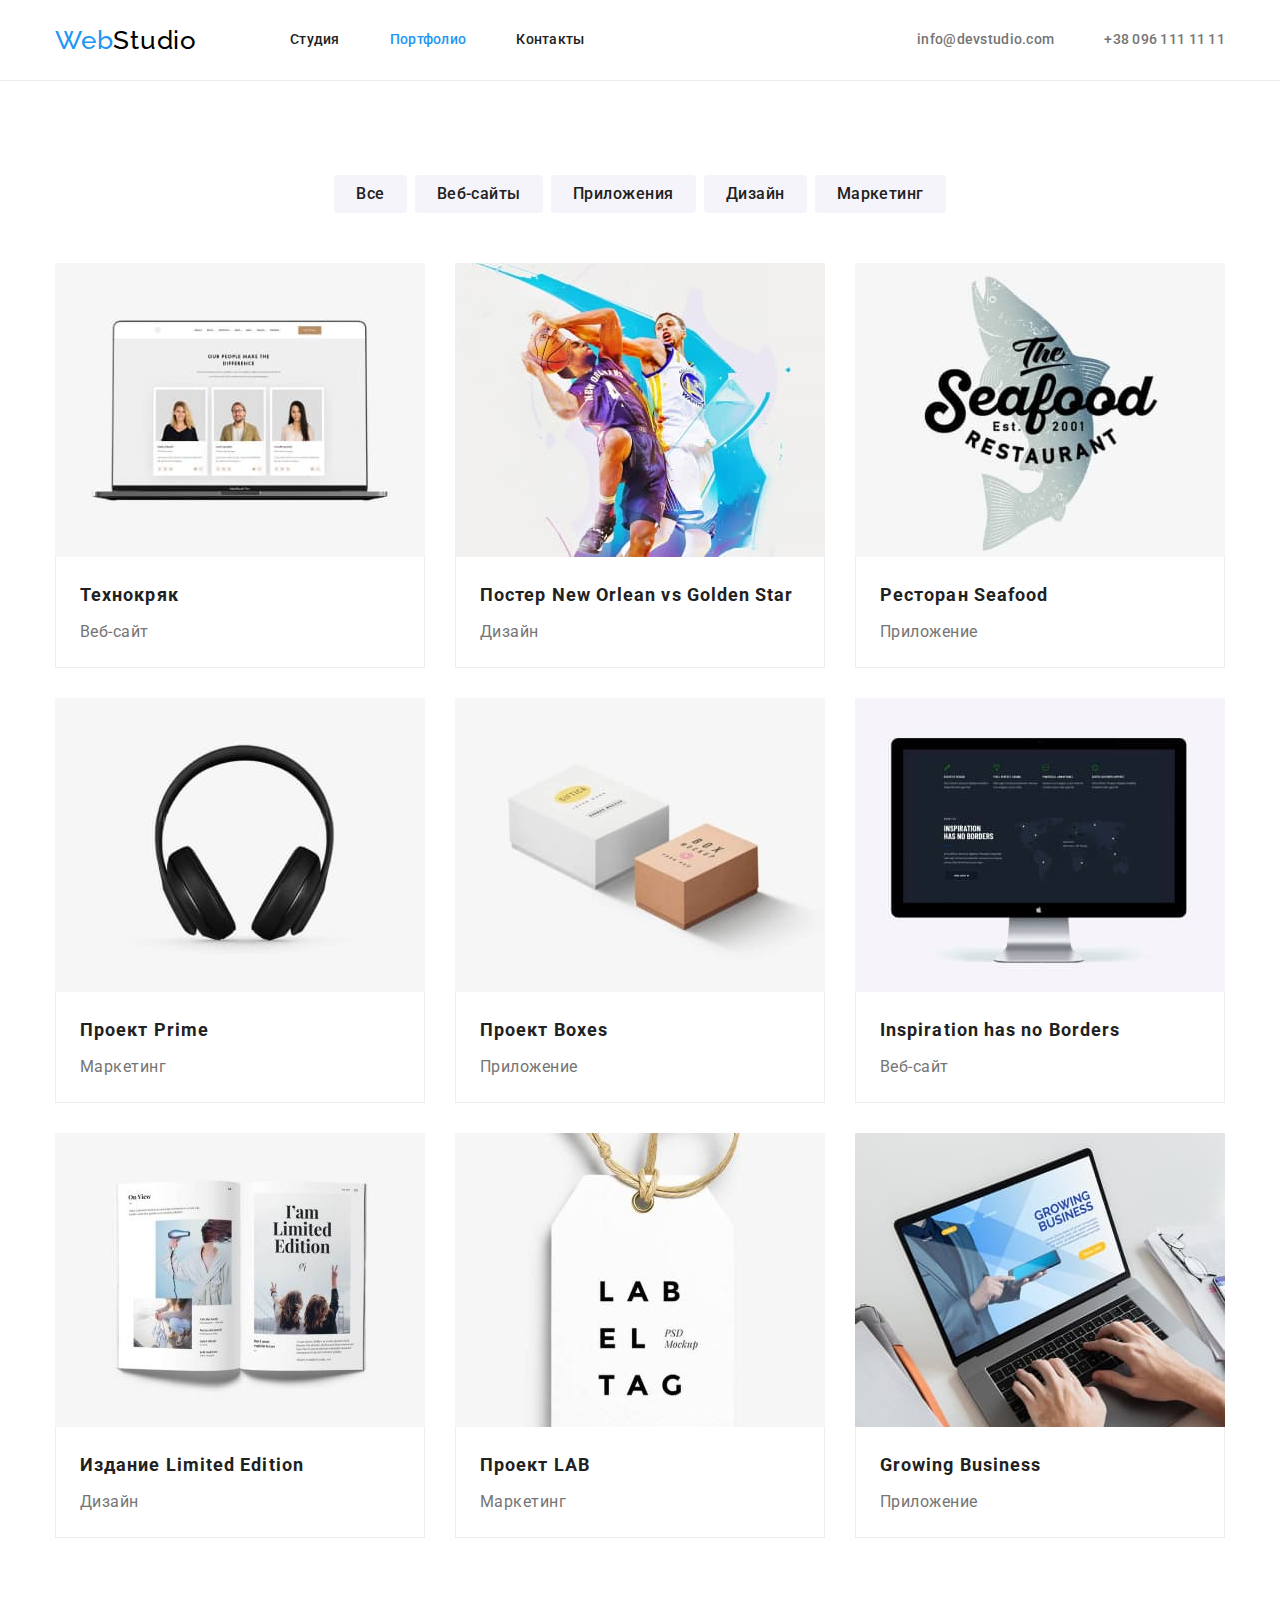
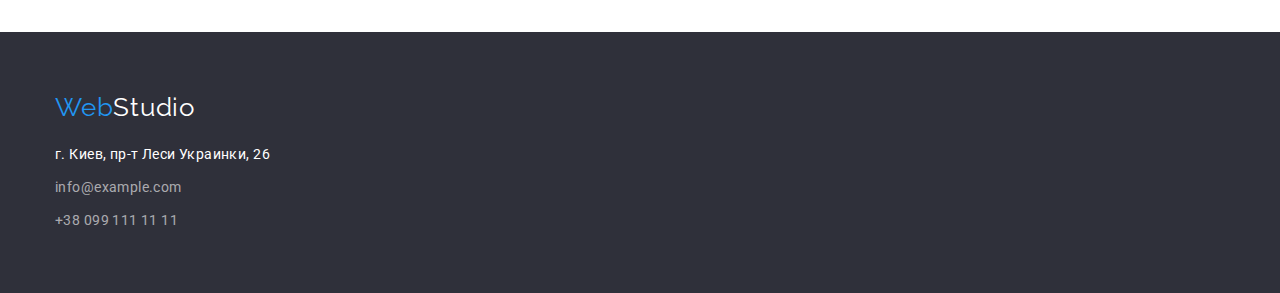
==== portfolio.html @ 532327b1 "Initial commit" ====
<!DOCTYPE html>
<html lang="ru">

<head>
  <meta charset="UTF-8" />
  <meta http-equiv="X-UA-Compatible" content="IE=edge" />
  <meta name="viewport" content="width=device-width, initial-scale=1.0" />
  <title>Портфолио</title>
  <link rel="preconnect" href="https://fonts.googleapis.com">
  <link rel="preconnect" href="https://fonts.gstatic.com" crossorigin>
  <link href="https://fonts.googleapis.com/css2?family=Raleway:wght@700&family=Roboto:wght@400;500;700;900&display=swap"
    rel="stylesheet">
  <link rel="stylesheet" href="https://cdnjs.cloudflare.com/ajax/libs/modern-normalize/1.1.0/modern-normalize.min.css">
  <link rel="stylesheet" href="./css/styles.css" />
</head>

<body>
  <header>
    <div class="conteiner header-conteiner">
      <nav class="header-nav">
        <a href="./index.html" class="logo"><span class="logo-web">Web</span>Studio</a>
        <ul class="site-nav">
          <li class="item"><a href="./index.html">Студия</a></li>
          <li class="item"><a href="./portfolio.html" class="current">Портфолио</a></li>
          <li class="item"><a href="">Контакты</a></li>
        </ul>
      </nav>
      <ul class="cont-link">
        <li class="item"><a href="mailto:info@devstudio.com">info@devstudio.com</a></li>
        <li class="item"><a href="tel:+380961111111">+38 096 111 11 11</a></li>
      </ul>
    </div>
  </header>
  <main>
    <section class="examples section">
      <div class="conteiner">
        <h1 class="visually-hidden">Примеры работ</h1>
        <ul class="examples-list-btn">
          <li><button type="button" class="button-filter">Все</button></li>
          <li><button type="button" class="button-filter">Веб-сайты</button></li>
          <li><button type="button" class="button-filter">Приложения</button></li>
          <li><button type="button" class="button-filter">Дизайн</button></li>
          <li><button type="button" class="button-filter">Маркетинг</button></li>
        </ul>
        <ul class="examples-list-card">
          <li>
            <a href="">
              <img src="./images/technocrack.jpg" alt="website" width="370px" />
              <div class="card-title">
                <h2>Технокряк</h2>
                <p>Веб-сайт</p>
              </div>
            </a>
          </li>
          <li>
            <a href="">
              <img src="./images/new_orlean.jpg" alt="basketball_players" width="370px" />
              <div class="card-title">
                <h2>Постер New Orlean vs Golden Star</h2>
                <p>Дизайн</p>
              </div>
            </a>
          </li>
          <li>
            <a href="">
              <img src="./images/sea_food.jpg" alt="fish" width="370px" />
              <div class="card-title">
                <h2>Ресторан Seafood</h2>
                <p>Приложение</p>
              </div>
            </a>
          </li>
          <li>
            <a href="">
              <img src="./images/prime.jpg" alt="headphones" width="370px" />
              <div class="card-title">
                <h2>Проект Prime</h2>
                <p>Маркетинг</p>
              </div>
            </a>
          </li>
          <li>
            <a href="">
              <img src="./images/boxes.jpg" alt="boxes" width="370px" />
              <div class="card-title">
                <h2>Проект Boxes</h2>
                <p>Приложение</p>
              </div>
            </a>
          </li>
          <li>
            <a href="">
              <img src="./images/inspiration.jpg" alt="monitor" width="370px" />
              <div class="card-title">
                <h2>Inspiration has no Borders</h2>
                <p>Веб-сайт</p>
              </div>
            </a>
          </li>
          <li>
            <a href="">
              <img src="./images/limited_edition.jpg" alt="journal" width="370px" />
              <div class="card-title">
                <h2>Издание Limited Edition</h2>
                <p>Дизайн</p>
              </div>
            </a>
          </li>
          <li>
            <a href="">
              <img src="./images/lab.jpg" alt="tag" width="370px" />
              <div class="card-title">
                <h2>Проект LAB</h2>
                <p>Маркетинг</p>
              </div>
            </a>
          </li>
          <li>
            <a href="">
              <img src="./images/growing_business.jpg" alt="notebook" width="370px" />
              <div class="card-title">
                <h2>Growing Business</h2>
                <p>Приложение</p>
              </div>
            </a>
          </li>
        </ul>
      </div>
    </section>
  </main>
  <footer>
    <div class="conteiner">
      <a href="./index.html" class="logo"><span class="logo-web">Web</span>Studio</a>
      <address>г. Киев, пр-т Леси Украинки, 26</address>
      <ul>
        <li><a href="mailto:info@example.com" class="footer-cont">info@example.com</a></li>
        <li><a href="tel:+380991111111" class="footer-cont">+38 099 111 11 11</a></li>
      </ul>
    </div>
  </footer>
</body>

</html>
---- css/styles.css ----
:root {
    --h-text-color: rgba(33, 33, 33, 1);
    --p-text-color: rgba(117, 117, 117, 1);
    --accent-color: rgba(33, 150, 243, 1);
    --background-color: rgba(255, 255, 255, 1);
    --wight-text: rgba(255, 255, 255, 1);
    --background-dark-gray: rgba(47, 48, 58, 1);
    --background-light-gray: rgba(245, 244, 250, 1);
    --background-button-filter: rgba(245, 244, 250, 1);
}

body {
    color: var(--h-text-color);
    background-color: var(--background-color);

    font-family: Roboto, sans-serif;
}

body p {
    color: var(--p-text-color);
}

.section {
    padding-top: 94px;
    padding-bottom: 94px;
}

ul {
    list-style: none;
    padding: 0;
    margin: 0;
}

li {
    padding: 0;
    margin: 0;
}

img {
    display: block;
}

.conteiner {
    margin-left: auto;
    margin-right: auto;
    width: 1200px;
    padding-left: 15px;
    padding-right: 15px;
}

.section-title {
    font-weight: 700;
    font-size: 36px;
    line-height: 1.17;
    text-align: center;
    letter-spacing: 0.03em;

    margin-bottom: 50px;
    margin-top: 0;
}

.visually-hidden {
    position: absolute;
    width: 1px;
    height: 1px;
    margin: -1px;
    border: 0;
    padding: 0;

    white-space: nowrap;
    clip-path: inset(100%);
    clip: rect(0 0 0 0);
    overflow: hidden;
}

/* --------------------header----------------------- */
header {
    font-weight: 500;
    font-size: 14px;
    line-height: 1.14;
    letter-spacing: 0.02em;
    border-bottom: 1px solid rgba(236, 236, 236, 1);
}

.header-conteiner {
    display: flex;
}

.logo {
    color: rgba(0, 0, 0, 1);

    font-family: Raleway;
    font-size: 26px;
    line-height: 1.19;
    letter-spacing: 0.03em;

    text-decoration: none;
}
.logo-web {
    color: var(--accent-color);
}

.header-nav {
    display: flex;
    align-items: center;
}

.site-nav {
    display: flex;
    margin-left: 93px;
}

.site-nav .item:not(:last-child) {
    margin-right: 50px;
}

.site-nav a {
    display: block;

    color: var(--h-text-color);
    text-decoration: none;

    padding-top: 32px;
    padding-bottom: 32px;
}
.site-nav a:hover,
.site-nav a:focus {
    color: var(--accent-color);
}
.site-nav .current {
    color: var(--accent-color);
}

.cont-link {
    display: flex;
    margin-left: auto;
}

.cont-link .item:not(:last-child) {
    margin-right: 50px;
}

.cont-link a {
    display: block;

    color: var(--p-text-color);
    text-decoration: none;

    padding-top: 32px;
    padding-bottom: 32px;
}
.cont-link a:hover,
.cont-link a:focus {
    color: var(--accent-color);
}

/* --------------------hero----------------------- */

.hero {
    text-align: center;
    color: var(--wight-text);
    background-color: var(--background-dark-gray);

    padding-top: 200px;
    padding-bottom: 200px;
}

h1 {
    width: 696px;
    margin-top: 0;
    margin-bottom: 30px;
    margin-left: auto;
    margin-right: auto;

    font-weight: 900;
    font-size: 44px;
    line-height: 1.36;
    letter-spacing: 0.06em;
    text-transform: uppercase;
}

/* --------------------button----------------------- */
.button {
    border: 0;
    padding: 10px 32px;
    border-radius: 4px;

    color: var(--wight-text);
    background-color: var(--accent-color);

    font-weight: 700;
    font-size: 16px;
    line-height: 1.88;
    letter-spacing: 0.06em;

    cursor: pointer;
}

/* -------------------advantage----------------------- */

.advantage h3 {
    font-size: 14px;
    line-height: 1.14;
    letter-spacing: 0.03em;
    text-transform: uppercase;

    margin-bottom: 10px;
    margin-top: 0;
}
.advantage p {
    font-size: 14px;
    line-height: 1.71;
    letter-spacing: 0.03em;

    margin: 0;
}

.advantage-list {
    display: flex;
    justify-content: space-between;
}

.advantage-list li {
    width: 270px;
}

/* -----------------activities-------------------- */

.activities {
padding-top: 0;}

.activities-list {
    display: flex;
    justify-content: space-between;
}

/* --------------------teem----------------------- */

.teem {
    background-color: var(--background-light-gray);
}

.teem-list {
    display: flex;
    justify-content: space-between;
}

.teem-list li {
    padding-bottom: 30px;
    background-color: var(--background-color);
}

.teem h3 {
    font-weight: 500;
    font-size: 16px;
    line-height: 1.19;
    text-align: center;
    letter-spacing: 0.03em;

    margin-top: 30px;
    margin-bottom: 10px;
}

.teem p {
    font-size: 16px;
    line-height: 1.19;
    text-align: center;
    letter-spacing: 0.03em;

    margin: 0;
}

/* --------------------footer----------------------- */

footer {
    padding-top: 60px;
    padding-bottom: 60px;
    background-color: var(--background-dark-gray);

    font-weight: 400;
    font-size: 14px;
    line-height: 1.71;
    letter-spacing: 0.03em;
}
footer .logo {
    display: block;
    margin-bottom: 20px;
    color: var(--wight-text);
}
footer address {
    margin-bottom: 9px;
    color: var(--wight-text);
    font-style: normal;
}

footer li:not(:last-child) {
    margin-bottom: 9px;
}

.footer-cont {
    text-decoration: none;
    color: rgba(255, 255, 255, 0.6);
}

.footer-cont:hover,
.footer-cont:focus {
    color: var(--accent-color);
}


/*-----!!!-------- PORTFOLIO------!!!------- */


/*---------------- button portfolio---------------- */

.button-filter {
    border-radius: 4px;
    border: 0;
    padding: 6px 22px;

    color: var(--h-text-color);
    background-color: var(--background-button-filter);

    font-weight: 500;
    font-size: 16px;
    line-height: 1.62;
    text-align: center;
    letter-spacing: 0.03em;

    cursor: pointer;
}

.button-filter:hover,
.button-filter:focus {
    color: var(--wight-text);
    background-color: var(--accent-color);
}

/*----------------examples---------------- */

.examples ul {
    display: flex;
}

.examples-list-btn {
    justify-content: center;
    margin-bottom: 50px;
}

.examples-list-btn li:not(:last-child) {
    margin-right: 8px;
}

.examples-list-card {
    flex-wrap: wrap;
    gap: 30px;
}

.examples-list-card li {
    width: 370px;
}

.examples a {
    text-decoration: none;
}

.card-title {
    padding: 20px 24px;
    border: 1px solid rgba(238, 238, 238, 1);
    border-top: none;
}

.examples h2 {
    color: var(--h-text-color);

    font-size: 18px;
    line-height: 2;
    letter-spacing: 0.06em;

    margin-top: 0;
    margin-bottom: 4px;
}

.examples p {
    font-size: 16px;
    line-height: 1.88;
    letter-spacing: 0.03em;

    margin: 0;
}
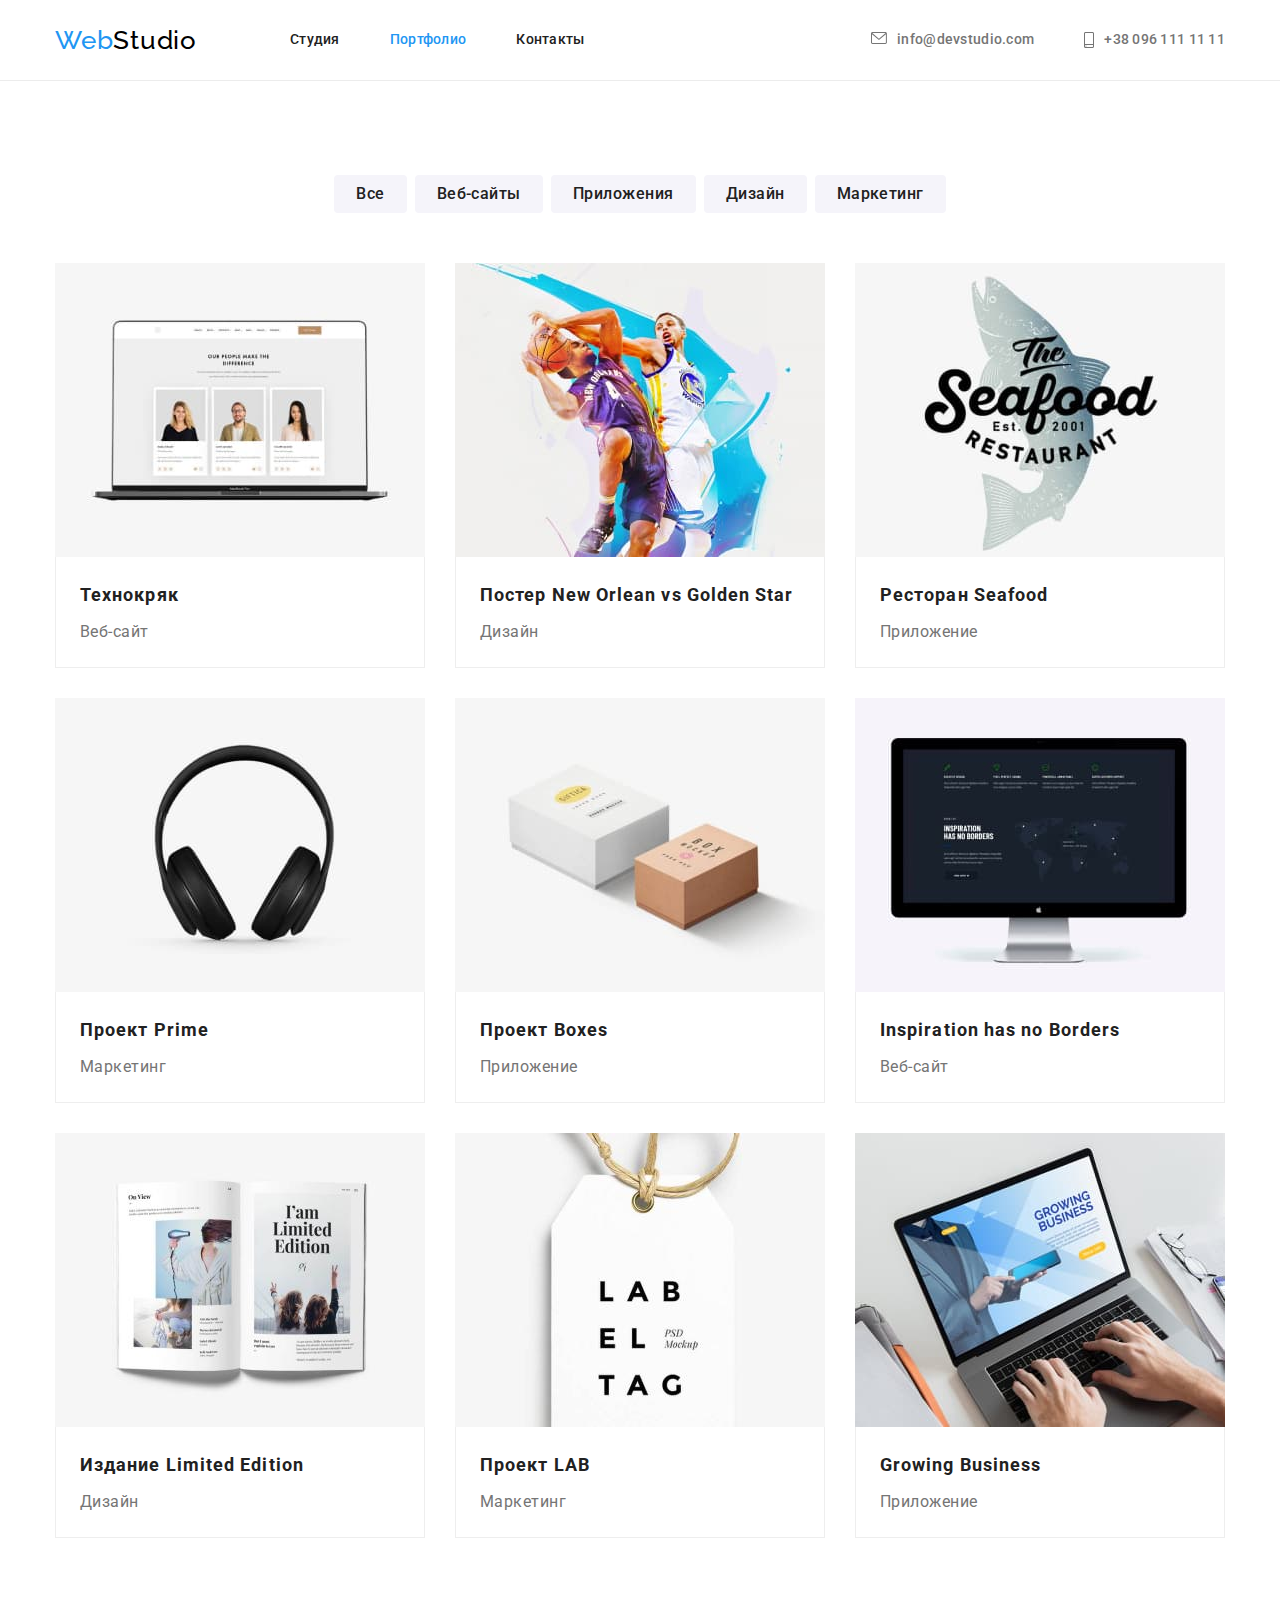
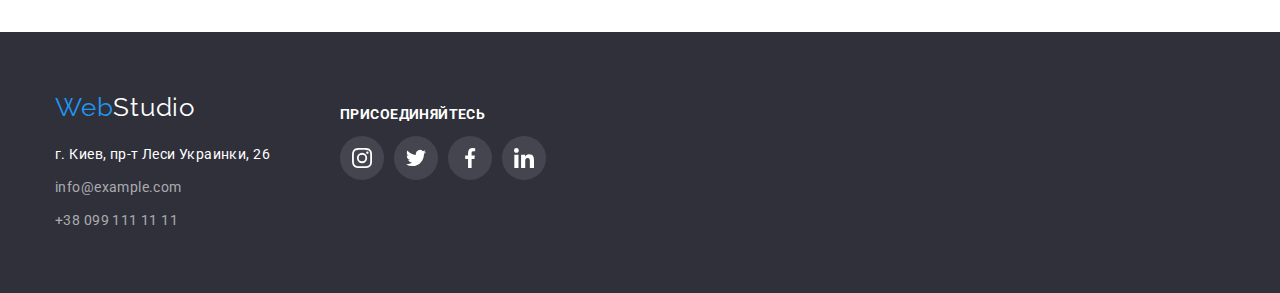
==== commit f4106ea3: "add vector and bg image" ====
--- a/portfolio.html
+++ b/portfolio.html
@@ -1,143 +1,181 @@
 <!DOCTYPE html>
 <html lang="ru">
+  <head>
+    <meta charset="UTF-8" />
+    <meta http-equiv="X-UA-Compatible" content="IE=edge" />
+    <meta name="viewport" content="width=device-width, initial-scale=1.0" />
+    <title>Портфолио</title>
+    <link rel="preconnect" href="https://fonts.googleapis.com" />
+    <link rel="preconnect" href="https://fonts.gstatic.com" crossorigin />
+    <link
+      href="https://fonts.googleapis.com/css2?family=Raleway:wght@700&family=Roboto:wght@400;500;700;900&display=swap"
+      rel="stylesheet"
+    />
+    <link
+      rel="stylesheet"
+      href="https://cdnjs.cloudflare.com/ajax/libs/modern-normalize/1.1.0/modern-normalize.min.css"
+    />
+    <link rel="stylesheet" href="./css/styles.css" />
+  </head>
 
-<head>
-  <meta charset="UTF-8" />
-  <meta http-equiv="X-UA-Compatible" content="IE=edge" />
-  <meta name="viewport" content="width=device-width, initial-scale=1.0" />
-  <title>Портфолио</title>
-  <link rel="preconnect" href="https://fonts.googleapis.com">
-  <link rel="preconnect" href="https://fonts.gstatic.com" crossorigin>
-  <link href="https://fonts.googleapis.com/css2?family=Raleway:wght@700&family=Roboto:wght@400;500;700;900&display=swap"
-    rel="stylesheet">
-  <link rel="stylesheet" href="https://cdnjs.cloudflare.com/ajax/libs/modern-normalize/1.1.0/modern-normalize.min.css">
-  <link rel="stylesheet" href="./css/styles.css" />
-</head>
-
-<body>
-  <header>
-    <div class="conteiner header-conteiner">
-      <nav class="header-nav">
-        <a href="./index.html" class="logo"><span class="logo-web">Web</span>Studio</a>
-        <ul class="site-nav">
-          <li class="item"><a href="./index.html">Студия</a></li>
-          <li class="item"><a href="./portfolio.html" class="current">Портфолио</a></li>
-          <li class="item"><a href="">Контакты</a></li>
-        </ul>
-      </nav>
-      <ul class="cont-link">
-        <li class="item"><a href="mailto:info@devstudio.com">info@devstudio.com</a></li>
-        <li class="item"><a href="tel:+380961111111">+38 096 111 11 11</a></li>
-      </ul>
-    </div>
-  </header>
-  <main>
-    <section class="examples section">
-      <div class="conteiner">
-        <h1 class="visually-hidden">Примеры работ</h1>
-        <ul class="examples-list-btn">
-          <li><button type="button" class="button-filter">Все</button></li>
-          <li><button type="button" class="button-filter">Веб-сайты</button></li>
-          <li><button type="button" class="button-filter">Приложения</button></li>
-          <li><button type="button" class="button-filter">Дизайн</button></li>
-          <li><button type="button" class="button-filter">Маркетинг</button></li>
-        </ul>
-        <ul class="examples-list-card">
-          <li>
-            <a href="">
-              <img src="./images/technocrack.jpg" alt="website" width="370px" />
-              <div class="card-title">
-                <h2>Технокряк</h2>
-                <p>Веб-сайт</p>
-              </div>
+  <body>
+   <header>
+      <div class="conteiner header-conteiner">
+        <nav class="header-nav">
+          <a href="./index.html" class="logo"><span class="logo-web">Web</span>Studio</a>
+          <ul class="site-nav">
+            <li class="item"><a href="./index.html">Студия</a></li>
+            <li class="item"><a href="./portfolio.html" class="current">Портфолио</a></li>
+            <li class="item"><a href="">Контакты</a></li>
+          </ul>
+        </nav>
+        <ul class="cont-link">
+          <li class="item">
+            <a href="mailto:info@devstudio.com" class="mail">
+              <svg class="cont-icon">
+                <use href="./images/symbol-defs.svg#icon-header-envelope"></use>
+              </svg>
+              info@devstudio.com
             </a>
           </li>
-          <li>
-            <a href="">
-              <img src="./images/new_orlean.jpg" alt="basketball_players" width="370px" />
-              <div class="card-title">
-                <h2>Постер New Orlean vs Golden Star</h2>
-                <p>Дизайн</p>
-              </div>
-            </a>
-          </li>
-          <li>
-            <a href="">
-              <img src="./images/sea_food.jpg" alt="fish" width="370px" />
-              <div class="card-title">
-                <h2>Ресторан Seafood</h2>
-                <p>Приложение</p>
-              </div>
-            </a>
-          </li>
-          <li>
-            <a href="">
-              <img src="./images/prime.jpg" alt="headphones" width="370px" />
-              <div class="card-title">
-                <h2>Проект Prime</h2>
-                <p>Маркетинг</p>
-              </div>
-            </a>
-          </li>
-          <li>
-            <a href="">
-              <img src="./images/boxes.jpg" alt="boxes" width="370px" />
-              <div class="card-title">
-                <h2>Проект Boxes</h2>
-                <p>Приложение</p>
-              </div>
-            </a>
-          </li>
-          <li>
-            <a href="">
-              <img src="./images/inspiration.jpg" alt="monitor" width="370px" />
-              <div class="card-title">
-                <h2>Inspiration has no Borders</h2>
-                <p>Веб-сайт</p>
-              </div>
-            </a>
-          </li>
-          <li>
-            <a href="">
-              <img src="./images/limited_edition.jpg" alt="journal" width="370px" />
-              <div class="card-title">
-                <h2>Издание Limited Edition</h2>
-                <p>Дизайн</p>
-              </div>
-            </a>
-          </li>
-          <li>
-            <a href="">
-              <img src="./images/lab.jpg" alt="tag" width="370px" />
-              <div class="card-title">
-                <h2>Проект LAB</h2>
-                <p>Маркетинг</p>
-              </div>
-            </a>
-          </li>
-          <li>
-            <a href="">
-              <img src="./images/growing_business.jpg" alt="notebook" width="370px" />
-              <div class="card-title">
-                <h2>Growing Business</h2>
-                <p>Приложение</p>
-              </div>
+          <li class="item">
+            <a href="tel:+380961111111" class="tel">
+              <svg class="cont-icon">
+                <use href="./images/symbol-defs.svg#icon-header-smartphone"></use>
+              </svg>
+              +38 096 111 11 11
             </a>
           </li>
         </ul>
       </div>
-    </section>
-  </main>
-  <footer>
-    <div class="conteiner">
-      <a href="./index.html" class="logo"><span class="logo-web">Web</span>Studio</a>
-      <address>г. Киев, пр-т Леси Украинки, 26</address>
-      <ul>
-        <li><a href="mailto:info@example.com" class="footer-cont">info@example.com</a></li>
-        <li><a href="tel:+380991111111" class="footer-cont">+38 099 111 11 11</a></li>
-      </ul>
-    </div>
-  </footer>
-</body>
-
-</html>+    </header>
+    <main>
+      <section class="examples section">
+        <div class="conteiner">
+          <h1 class="visually-hidden">Примеры работ</h1>
+          <ul class="examples-list-btn">
+            <li><button type="button" class="button-filter">Все</button></li>
+            <li><button type="button" class="button-filter">Веб-сайты</button></li>
+            <li><button type="button" class="button-filter">Приложения</button></li>
+            <li><button type="button" class="button-filter">Дизайн</button></li>
+            <li><button type="button" class="button-filter">Маркетинг</button></li>
+          </ul>
+          <ul class="examples-list-card">
+            <li>
+              <a href="">
+                <img src="./images/technocrack.jpg" alt="website" width="370px" />
+                <div class="card-title">
+                  <h2>Технокряк</h2>
+                  <p>Веб-сайт</p>
+                </div>
+              </a>
+            </li>
+            <li>
+              <a href="">
+                <img src="./images/new_orlean.jpg" alt="basketball_players" width="370px" />
+                <div class="card-title">
+                  <h2>Постер New Orlean vs Golden Star</h2>
+                  <p>Дизайн</p>
+                </div>
+              </a>
+            </li>
+            <li>
+              <a href="">
+                <img src="./images/sea_food.jpg" alt="fish" width="370px" />
+                <div class="card-title">
+                  <h2>Ресторан Seafood</h2>
+                  <p>Приложение</p>
+                </div>
+              </a>
+            </li>
+            <li>
+              <a href="">
+                <img src="./images/prime.jpg" alt="headphones" width="370px" />
+                <div class="card-title">
+                  <h2>Проект Prime</h2>
+                  <p>Маркетинг</p>
+                </div>
+              </a>
+            </li>
+            <li>
+              <a href="">
+                <img src="./images/boxes.jpg" alt="boxes" width="370px" />
+                <div class="card-title">
+                  <h2>Проект Boxes</h2>
+                  <p>Приложение</p>
+                </div>
+              </a>
+            </li>
+            <li>
+              <a href="">
+                <img src="./images/inspiration.jpg" alt="monitor" width="370px" />
+                <div class="card-title">
+                  <h2>Inspiration has no Borders</h2>
+                  <p>Веб-сайт</p>
+                </div>
+              </a>
+            </li>
+            <li>
+              <a href="">
+                <img src="./images/limited_edition.jpg" alt="journal" width="370px" />
+                <div class="card-title">
+                  <h2>Издание Limited Edition</h2>
+                  <p>Дизайн</p>
+                </div>
+              </a>
+            </li>
+            <li>
+              <a href="">
+                <img src="./images/lab.jpg" alt="tag" width="370px" />
+                <div class="card-title">
+                  <h2>Проект LAB</h2>
+                  <p>Маркетинг</p>
+                </div>
+              </a>
+            </li>
+            <li>
+              <a href="">
+                <img src="./images/growing_business.jpg" alt="notebook" width="370px" />
+                <div class="card-title">
+                  <h2>Growing Business</h2>
+                  <p>Приложение</p>
+                </div>
+              </a>
+            </li>
+          </ul>
+        </div>
+      </section>
+    </main>
+    <footer>
+      <div class="conteiner">
+        <div>
+          <a href="./index.html" class="logo"><span class="logo-web">Web</span>Studio</a>
+          <address>г. Киев, пр-т Леси Украинки, 26</address>
+          <ul>
+            <li>
+              <a href="mailto:info@example.com" class="footer-cont">info@example.com</a>
+            </li>
+            <li><a href="tel:+380991111111" class="footer-cont">+38 099 111 11 11</a></li>
+          </ul>
+        </div>
+        <div class="social-networks">
+          <p>присоединяйтесь</p>
+          <ul>
+            <li>
+              <a class="social-networks-icon instagram" href=""></a>
+            </li>
+            <li>
+              <a class="social-networks-icon tweeter" href=""></a>
+            </li>
+            <li>
+              <a class="social-networks-icon facebook" href=""></a>
+            </li>
+            <li>
+              <a class="social-networks-icon linkedin" href=""></a>
+            </li>
+          </ul>
+        </div>
+      </div>
+    </footer>
+  </body>
+</html>
--- a/css/styles.css
+++ b/css/styles.css
@@ -1,390 +1,570 @@
 :root {
-    --h-text-color: rgba(33, 33, 33, 1);
-    --p-text-color: rgba(117, 117, 117, 1);
-    --accent-color: rgba(33, 150, 243, 1);
-    --background-color: rgba(255, 255, 255, 1);
-    --wight-text: rgba(255, 255, 255, 1);
-    --background-dark-gray: rgba(47, 48, 58, 1);
-    --background-light-gray: rgba(245, 244, 250, 1);
-    --background-button-filter: rgba(245, 244, 250, 1);
+  --h-text-color: rgba(33, 33, 33, 1);
+  --p-text-color: rgba(117, 117, 117, 1);
+  --accent-color: rgba(33, 150, 243, 1);
+  --background-color: rgba(255, 255, 255, 1);
+  --wight-text: rgba(255, 255, 255, 1);
+  --background-dark-gray: rgba(47, 48, 58, 1);
+  --background-light-gray: rgba(245, 244, 250, 1);
+  --background-button-filter: rgba(245, 244, 250, 1);
 }
 
 body {
-    color: var(--h-text-color);
-    background-color: var(--background-color);
-
-    font-family: Roboto, sans-serif;
+  color: var(--h-text-color);
+  background-color: var(--background-color);
+
+  font-family: Roboto, sans-serif;
 }
 
 body p {
-    color: var(--p-text-color);
+  color: var(--p-text-color);
 }
 
 .section {
-    padding-top: 94px;
-    padding-bottom: 94px;
+  padding-top: 94px;
+  padding-bottom: 94px;
 }
 
 ul {
-    list-style: none;
-    padding: 0;
-    margin: 0;
+  list-style: none;
+  padding: 0;
+  margin: 0;
 }
 
 li {
-    padding: 0;
-    margin: 0;
+  padding: 0;
+  margin: 0;
 }
 
 img {
-    display: block;
+  display: block;
 }
 
 .conteiner {
-    margin-left: auto;
-    margin-right: auto;
-    width: 1200px;
-    padding-left: 15px;
-    padding-right: 15px;
+  margin-left: auto;
+  margin-right: auto;
+  width: 1200px;
+  padding-left: 15px;
+  padding-right: 15px;
 }
 
 .section-title {
-    font-weight: 700;
-    font-size: 36px;
-    line-height: 1.17;
-    text-align: center;
-    letter-spacing: 0.03em;
-
-    margin-bottom: 50px;
-    margin-top: 0;
+  font-weight: 700;
+  font-size: 36px;
+  line-height: 1.17;
+  text-align: center;
+  letter-spacing: 0.03em;
+
+  margin-bottom: 50px;
+  margin-top: 0;
 }
 
 .visually-hidden {
-    position: absolute;
-    width: 1px;
-    height: 1px;
-    margin: -1px;
-    border: 0;
-    padding: 0;
-
-    white-space: nowrap;
-    clip-path: inset(100%);
-    clip: rect(0 0 0 0);
-    overflow: hidden;
+  position: absolute;
+  width: 1px;
+  height: 1px;
+  margin: -1px;
+  border: 0;
+  padding: 0;
+
+  white-space: nowrap;
+  clip-path: inset(100%);
+  clip: rect(0 0 0 0);
+  overflow: hidden;
 }
 
 /* --------------------header----------------------- */
 header {
-    font-weight: 500;
-    font-size: 14px;
-    line-height: 1.14;
-    letter-spacing: 0.02em;
-    border-bottom: 1px solid rgba(236, 236, 236, 1);
+  font-weight: 500;
+  font-size: 14px;
+  line-height: 1.14;
+  letter-spacing: 0.02em;
+  border-bottom: 1px solid rgba(236, 236, 236, 1);
 }
 
 .header-conteiner {
-    display: flex;
+  display: flex;
 }
 
 .logo {
-    color: rgba(0, 0, 0, 1);
-
-    font-family: Raleway;
-    font-size: 26px;
-    line-height: 1.19;
-    letter-spacing: 0.03em;
-
-    text-decoration: none;
+  color: rgba(0, 0, 0, 1);
+
+  font-family: Raleway;
+  font-size: 26px;
+  line-height: 1.19;
+  letter-spacing: 0.03em;
+
+  text-decoration: none;
 }
 .logo-web {
-    color: var(--accent-color);
+  color: var(--accent-color);
 }
 
 .header-nav {
-    display: flex;
-    align-items: center;
+  display: flex;
+  align-items: center;
 }
 
 .site-nav {
-    display: flex;
-    margin-left: 93px;
+  display: flex;
+  margin-left: 93px;
 }
 
 .site-nav .item:not(:last-child) {
-    margin-right: 50px;
+  margin-right: 50px;
 }
 
 .site-nav a {
-    display: block;
-
-    color: var(--h-text-color);
-    text-decoration: none;
-
-    padding-top: 32px;
-    padding-bottom: 32px;
+  display: block;
+
+  color: var(--h-text-color);
+  text-decoration: none;
+
+  padding-top: 32px;
+  padding-bottom: 32px;
 }
 .site-nav a:hover,
 .site-nav a:focus {
-    color: var(--accent-color);
+  color: var(--accent-color);
 }
 .site-nav .current {
-    color: var(--accent-color);
+  color: var(--accent-color);
 }
 
 .cont-link {
-    display: flex;
-    margin-left: auto;
+  display: flex;
+  margin-left: auto;
 }
 
 .cont-link .item:not(:last-child) {
-    margin-right: 50px;
+  margin-right: 50px;
 }
 
 .cont-link a {
-    display: block;
-
-    color: var(--p-text-color);
-    text-decoration: none;
-
-    padding-top: 32px;
-    padding-bottom: 32px;
-}
+  display: flex;
+
+  color: var(--p-text-color);
+  text-decoration: none;
+  fill: var(--p-text-color);
+
+  padding-top: 32px;
+  padding-bottom: 32px;
+}
+
 .cont-link a:hover,
 .cont-link a:focus {
-    color: var(--accent-color);
-}
+  color: var(--accent-color);
+  fill: var(--accent-color);
+}
+
+.cont-icon {
+  margin-right: 10px;
+  fill: inherit;
+}
+
+.mail .cont-icon {
+  width: 16px;
+  height: 12px;
+}
+
+.tel .cont-icon {
+  width: 10px;
+  height: 16px;
+}
+
 
 /* --------------------hero----------------------- */
 
 .hero {
-    text-align: center;
-    color: var(--wight-text);
-    background-color: var(--background-dark-gray);
-
-    padding-top: 200px;
-    padding-bottom: 200px;
+  text-align: center;
+  color: var(--wight-text);
+  background-color: var(--background-dark-gray);
+  padding-top: 0;
+  padding-bottom: 0;
+}
+
+.hero-bg {
+  padding-top: 200px;
+  padding-bottom: 200px;
+  max-width: 1600px;
+  height: 600px;
+  margin-left: auto;
+  margin-right: auto;
+  background-image: linear-gradient(to right, rgba(47, 48, 58, 0.4), rgba(47, 48, 58, 0.4)),
+    url(../images/hero-bg.jpg);
+  background-position: center;
+  background-repeat: no-repeat;
+  background-size: cover;
 }
 
 h1 {
-    width: 696px;
-    margin-top: 0;
-    margin-bottom: 30px;
-    margin-left: auto;
-    margin-right: auto;
-
-    font-weight: 900;
-    font-size: 44px;
-    line-height: 1.36;
-    letter-spacing: 0.06em;
-    text-transform: uppercase;
+  width: 696px;
+  margin-top: 0;
+  margin-bottom: 30px;
+  margin-left: auto;
+  margin-right: auto;
+
+  font-weight: 900;
+  font-size: 44px;
+  line-height: 1.36;
+  letter-spacing: 0.06em;
+  text-transform: uppercase;
 }
 
 /* --------------------button----------------------- */
 .button {
-    border: 0;
-    padding: 10px 32px;
-    border-radius: 4px;
-
-    color: var(--wight-text);
-    background-color: var(--accent-color);
-
-    font-weight: 700;
-    font-size: 16px;
-    line-height: 1.88;
-    letter-spacing: 0.06em;
-
-    cursor: pointer;
+  border: 0;
+  padding: 10px 32px;
+  border-radius: 4px;
+
+  color: var(--wight-text);
+  background-color: var(--accent-color);
+
+  font-weight: 700;
+  font-size: 16px;
+  line-height: 1.88;
+  letter-spacing: 0.06em;
+
+  cursor: pointer;
 }
 
 /* -------------------advantage----------------------- */
 
+.advantage-item {
+  width: 270px;
+}
+
+.advantage-item::before {
+  content: '';
+  display: block;
+  height: 120px;
+  margin-bottom: 30px;
+  background-color: var(--background-light-gray);
+  border-radius: 4px;
+  background-size: 70px 70px;
+  background-position: center;
+  background-repeat: no-repeat;
+}
+
+.advantage-item:nth-child(1)::before {
+  background-image: url(../images/advantage-antenna.svg);
+}
+
+.advantage-item:nth-child(2)::before {
+  background-image: url(../images/advantage-clock.svg);
+}
+
+.advantage-item:nth-child(3)::before {
+  background-image: url(../images/advantage-diagram.svg);
+}
+
+.advantage-item:nth-child(4)::before {
+  background-image: url(../images/advantage-astronaut.svg);
+}
+
 .advantage h3 {
-    font-size: 14px;
-    line-height: 1.14;
-    letter-spacing: 0.03em;
-    text-transform: uppercase;
-
-    margin-bottom: 10px;
-    margin-top: 0;
+  font-size: 14px;
+  line-height: 1.14;
+  letter-spacing: 0.03em;
+  text-transform: uppercase;
+
+  margin-bottom: 10px;
+  margin-top: 0;
 }
 .advantage p {
-    font-size: 14px;
-    line-height: 1.71;
-    letter-spacing: 0.03em;
-
-    margin: 0;
+  font-size: 14px;
+  line-height: 1.71;
+  letter-spacing: 0.03em;
+
+  margin: 0;
 }
 
 .advantage-list {
-    display: flex;
-    justify-content: space-between;
-}
-
-.advantage-list li {
-    width: 270px;
+  display: flex;
+  justify-content: space-between;
 }
 
 /* -----------------activities-------------------- */
 
 .activities {
-padding-top: 0;}
+  padding-top: 0;
+}
 
 .activities-list {
-    display: flex;
-    justify-content: space-between;
+  display: flex;
+  justify-content: space-between;
 }
 
 /* --------------------teem----------------------- */
 
 .teem {
-    background-color: var(--background-light-gray);
+  background-color: var(--background-light-gray);
 }
 
 .teem-list {
-    display: flex;
-    justify-content: space-between;
-}
-
-.teem-list li {
-    padding-bottom: 30px;
-    background-color: var(--background-color);
+  display: flex;
+  justify-content: space-between;
+}
+
+.teem-item {
+  padding-bottom: 30px;
+  background-color: var(--background-color);
+  box-shadow: 0px 1px 3px rgba(0, 0, 0, 0.12), 0px 1px 1px rgba(0, 0, 0, 0.14),
+    0px 2px 1px rgba(0, 0, 0, 0.2);
+  border-radius: 0px 0px 4px 4px;
 }
 
 .teem h3 {
-    font-weight: 500;
-    font-size: 16px;
-    line-height: 1.19;
-    text-align: center;
-    letter-spacing: 0.03em;
-
-    margin-top: 30px;
-    margin-bottom: 10px;
+  font-weight: 500;
+  font-size: 16px;
+  line-height: 1.19;
+  text-align: center;
+  letter-spacing: 0.03em;
+
+  margin-top: 30px;
+  margin-bottom: 10px;
 }
 
 .teem p {
-    font-size: 16px;
-    line-height: 1.19;
-    text-align: center;
-    letter-spacing: 0.03em;
-
-    margin: 0;
+  font-size: 16px;
+  line-height: 1.19;
+  text-align: center;
+  letter-spacing: 0.03em;
+
+  margin: 0px;
+  margin-bottom: 16px;
+}
+
+.teem-social-networks-list {
+  display: flex;
+  justify-content: space-between;
+  gap: 10px;
+  margin-left: 32px;
+  margin-right: 32px;
+}
+
+.social-networks-icon.teem-soc-link {
+  background-color: inherit;
+}
+
+.teem-soc-icon {
+  box-sizing: content-box;
+  width: 20px;
+  height: 20px;
+  padding: 12px;
+  fill: rgba(175, 177, 184, 1);
+}
+
+.teem-soc-icon:hover,
+.teem-soc-icon:focus {
+  fill: rgba(255, 255, 255, 1);
+}
+
+/* --------------------clients----------------------- */
+
+.clients h2 {
+  margin-bottom: 50px;
+  font-size: 36px;
+  line-height: 42px;
+  text-align: center;
+  letter-spacing: 0.03em;
+}
+
+.clients-list {
+  display: flex;
+  justify-content: space-between;
+}
+
+.clients-link {
+  display: block;
+  width: 170px;
+  height: 92px;
+  gap: 30px;
+}
+
+.clients-link svg:hover,
+.clients-link svg:focus {
+  fill: var(--accent-color);
+  border-color: var(--accent-color);
+}
+
+.clients-list .client-icon {
+  fill: #afb1b8;
+  width: 170px;
+  height: 92px;
+  padding: 16px 32px;
+  border: 2px solid #afb1b8;
+  border-radius: 4px;
 }
 
 /* --------------------footer----------------------- */
 
 footer {
-    padding-top: 60px;
-    padding-bottom: 60px;
-    background-color: var(--background-dark-gray);
-
-    font-weight: 400;
-    font-size: 14px;
-    line-height: 1.71;
-    letter-spacing: 0.03em;
-}
+  padding-top: 60px;
+  padding-bottom: 60px;
+  background-color: var(--background-dark-gray);
+
+  font-weight: 400;
+  font-size: 14px;
+  line-height: 1.71;
+  letter-spacing: 0.03em;
+}
+
+footer .conteiner {
+  display: flex;
+}
+
 footer .logo {
-    display: block;
-    margin-bottom: 20px;
-    color: var(--wight-text);
+  display: block;
+  margin-bottom: 20px;
+  color: var(--wight-text);
 }
 footer address {
-    margin-bottom: 9px;
-    color: var(--wight-text);
-    font-style: normal;
+  margin-bottom: 9px;
+  color: var(--wight-text);
+  font-style: normal;
 }
 
 footer li:not(:last-child) {
-    margin-bottom: 9px;
+  margin-bottom: 9px;
 }
 
 .footer-cont {
-    text-decoration: none;
-    color: rgba(255, 255, 255, 0.6);
+  text-decoration: none;
+  color: rgba(255, 255, 255, 0.6);
 }
 
 .footer-cont:hover,
 .footer-cont:focus {
-    color: var(--accent-color);
-}
-
+  color: var(--accent-color);
+}
+
+.social-networks {
+  margin-left: 70px;
+}
+
+.social-networks p {
+  font-weight: 700;
+  font-size: 14px;
+  line-height: 16px;
+  letter-spacing: 0.03em;
+  text-transform: uppercase;
+  color: var(--wight-text);
+}
+
+.social-networks ul {
+  display: flex;
+  gap: 10px;
+}
+
+.social-networks-icon {
+  display: block;
+  width: 44px;
+  height: 44px;
+  border-radius: 50%;
+  background-color: rgba(255, 255, 255, 0.1);
+  background-position: center;
+  background-repeat: no-repeat;
+  background-size: 20px 20px;
+}
+
+.social-networks-icon:hover,
+.social-networks-icon:focus {
+  background-color: var(--accent-color);
+}
+
+.social-networks-icon.instagram {
+  background-image: url(../images/footer-instagram.svg);
+}
+
+.social-networks-icon.tweeter {
+  background-image: url(../images/footer-twitter.svg);
+}
+
+.social-networks-icon.facebook {
+  background-image: url(../images/footer-facebook.svg);
+}
+
+.social-networks-icon.linkedin {
+  background-image: url(../images/footer-linkedin.svg);
+}
 
 /*-----!!!-------- PORTFOLIO------!!!------- */
 
-
 /*---------------- button portfolio---------------- */
 
 .button-filter {
-    border-radius: 4px;
-    border: 0;
-    padding: 6px 22px;
-
-    color: var(--h-text-color);
-    background-color: var(--background-button-filter);
-
-    font-weight: 500;
-    font-size: 16px;
-    line-height: 1.62;
-    text-align: center;
-    letter-spacing: 0.03em;
-
-    cursor: pointer;
+  border-radius: 4px;
+  border: 0;
+  padding: 6px 22px;
+
+  color: var(--h-text-color);
+  background-color: var(--background-button-filter);
+
+  font-weight: 500;
+  font-size: 16px;
+  line-height: 1.62;
+  text-align: center;
+  letter-spacing: 0.03em;
+
+  cursor: pointer;
 }
 
 .button-filter:hover,
 .button-filter:focus {
-    color: var(--wight-text);
-    background-color: var(--accent-color);
+  color: var(--wight-text);
+  background-color: var(--accent-color);
 }
 
 /*----------------examples---------------- */
 
 .examples ul {
-    display: flex;
+  display: flex;
 }
 
 .examples-list-btn {
-    justify-content: center;
-    margin-bottom: 50px;
+  justify-content: center;
+  margin-bottom: 50px;
 }
 
 .examples-list-btn li:not(:last-child) {
-    margin-right: 8px;
+  margin-right: 8px;
 }
 
 .examples-list-card {
-    flex-wrap: wrap;
-    gap: 30px;
+  flex-wrap: wrap;
+  gap: 30px;
 }
 
 .examples-list-card li {
-    width: 370px;
+  width: 370px;
 }
 
 .examples a {
-    text-decoration: none;
+  text-decoration: none;
 }
 
 .card-title {
-    padding: 20px 24px;
-    border: 1px solid rgba(238, 238, 238, 1);
-    border-top: none;
+  padding: 20px 24px;
+  border: 1px solid rgba(238, 238, 238, 1);
+  border-top: none;
 }
 
 .examples h2 {
-    color: var(--h-text-color);
-
-    font-size: 18px;
-    line-height: 2;
-    letter-spacing: 0.06em;
-
-    margin-top: 0;
-    margin-bottom: 4px;
+  color: var(--h-text-color);
+
+  font-size: 18px;
+  line-height: 2;
+  letter-spacing: 0.06em;
+
+  margin-top: 0;
+  margin-bottom: 4px;
 }
 
 .examples p {
-    font-size: 16px;
-    line-height: 1.88;
-    letter-spacing: 0.03em;
-
-    margin: 0;
-}
+  font-size: 16px;
+  line-height: 1.88;
+  letter-spacing: 0.03em;
+
+  margin: 0;
+}
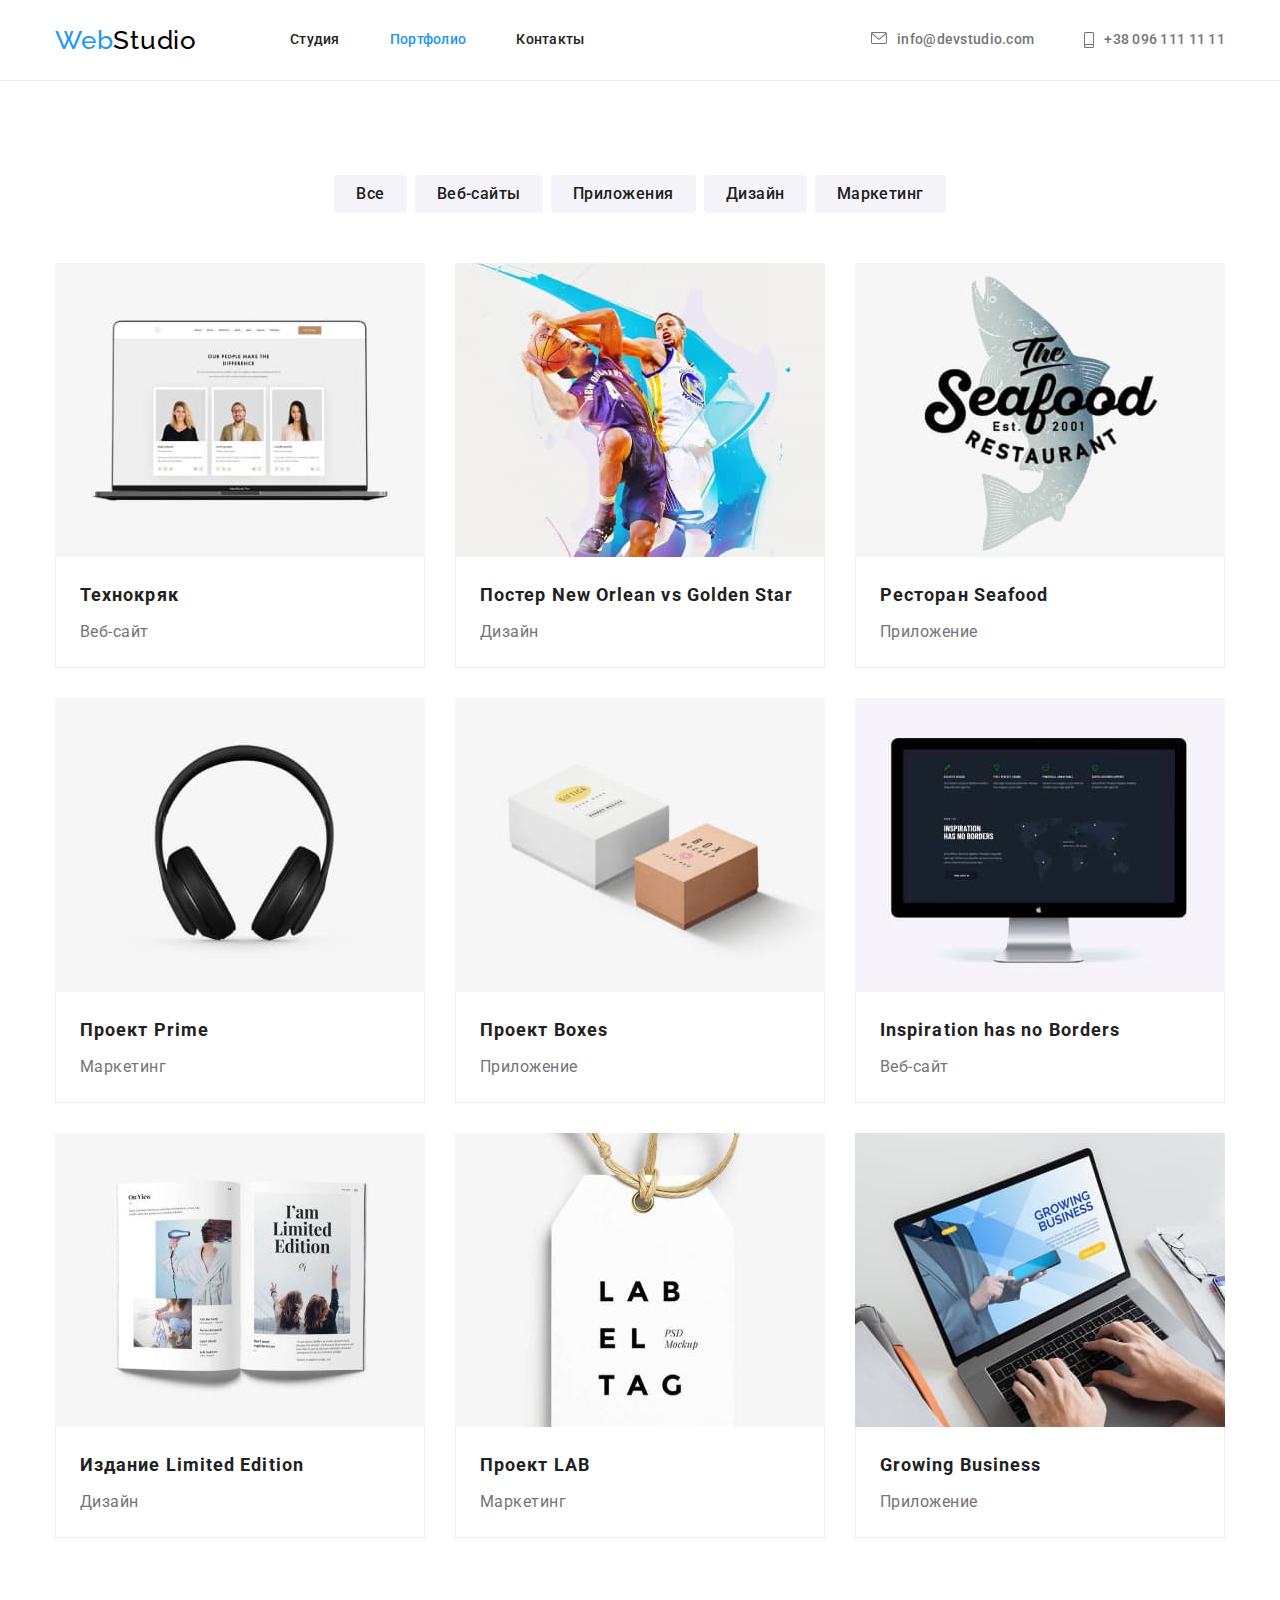
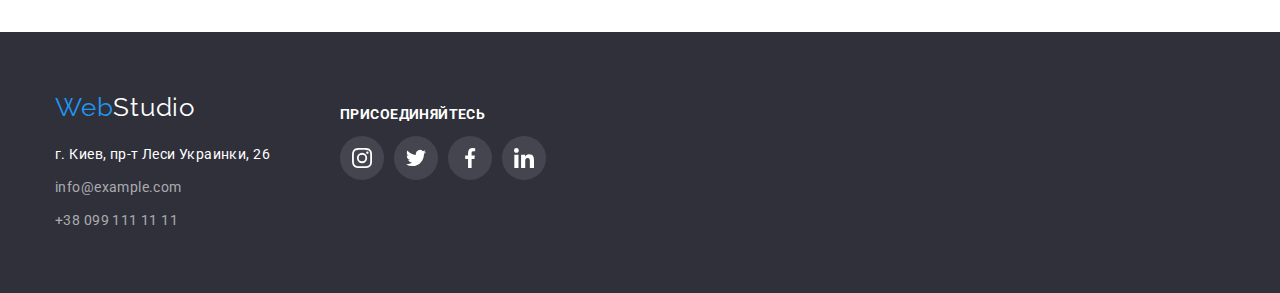
==== commit c64a73ef: "add hover portfolio" ====
--- a/portfolio.html
+++ b/portfolio.html
@@ -19,7 +19,7 @@
   </head>
 
   <body>
-   <header>
+    <header>
       <div class="conteiner header-conteiner">
         <nav class="header-nav">
           <a href="./index.html" class="logo"><span class="logo-web">Web</span>Studio</a>
@@ -33,7 +33,7 @@
           <li class="item">
             <a href="mailto:info@devstudio.com" class="mail">
               <svg class="cont-icon">
-                <use href="./images/symbol-defs.svg#icon-header-envelope"></use>
+                <use href="./images/icons.svg#icon-header-envelope"></use>
               </svg>
               info@devstudio.com
             </a>
@@ -41,7 +41,7 @@
           <li class="item">
             <a href="tel:+380961111111" class="tel">
               <svg class="cont-icon">
-                <use href="./images/symbol-defs.svg#icon-header-smartphone"></use>
+                <use href="./images/icons.svg#icon-header-smartphone"></use>
               </svg>
               +38 096 111 11 11
             </a>
--- a/css/styles.css
+++ b/css/styles.css
@@ -514,6 +514,7 @@
 .button-filter:focus {
   color: var(--wight-text);
   background-color: var(--accent-color);
+  box-shadow: 0px 3px 1px rgba(0, 0, 0, 0.1), 0px 1px 2px rgba(0, 0, 0, 0.08), 0px 2px 2px rgba(0, 0, 0, 0.12);
 }
 
 /*----------------examples---------------- */
@@ -540,7 +541,13 @@
   width: 370px;
 }
 
+.examples-list-card a:hover,
+.examples-list-card a:focus {
+  box-shadow: 0px 1px 1px rgba(0, 0, 0, 0.12), 0px 4px 4px rgba(0, 0, 0, 0.06), 1px 4px 6px rgba(0, 0, 0, 0.16);
+}
+
 .examples a {
+  display: block;
   text-decoration: none;
 }
 
